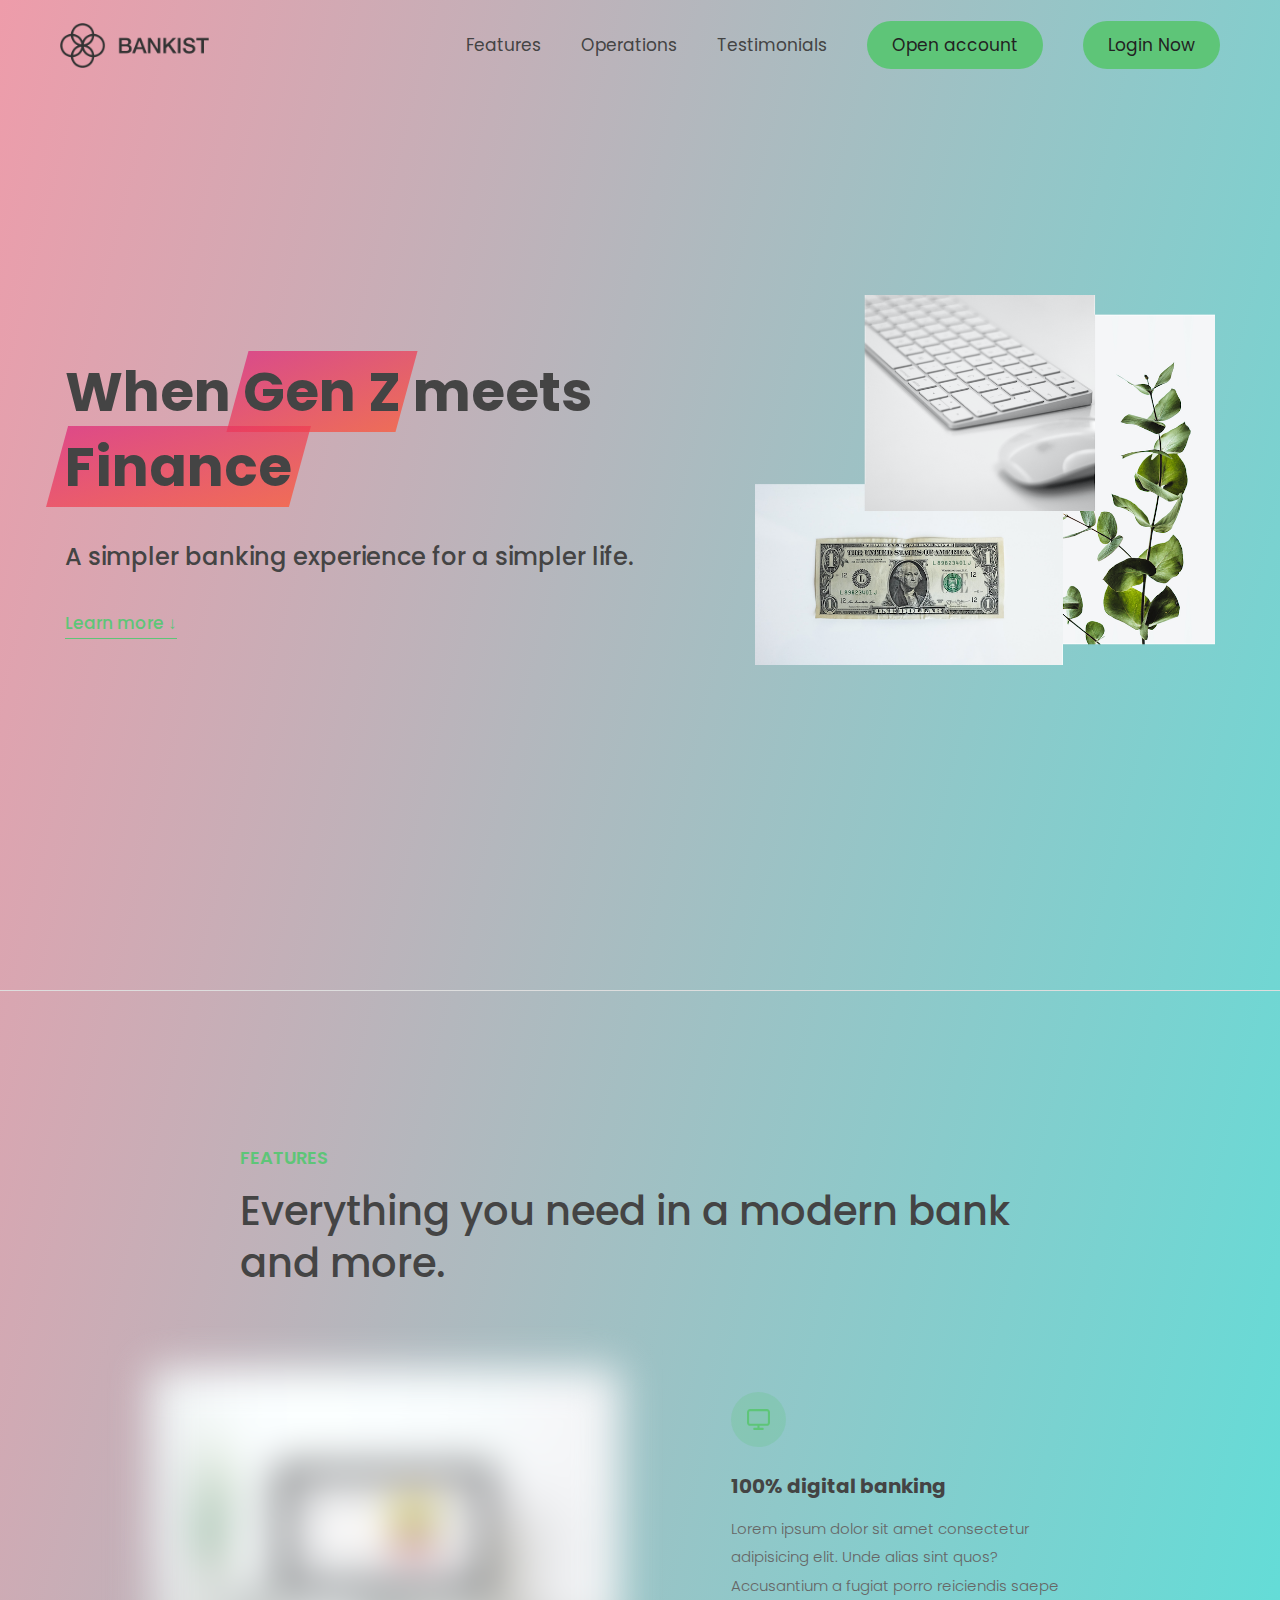
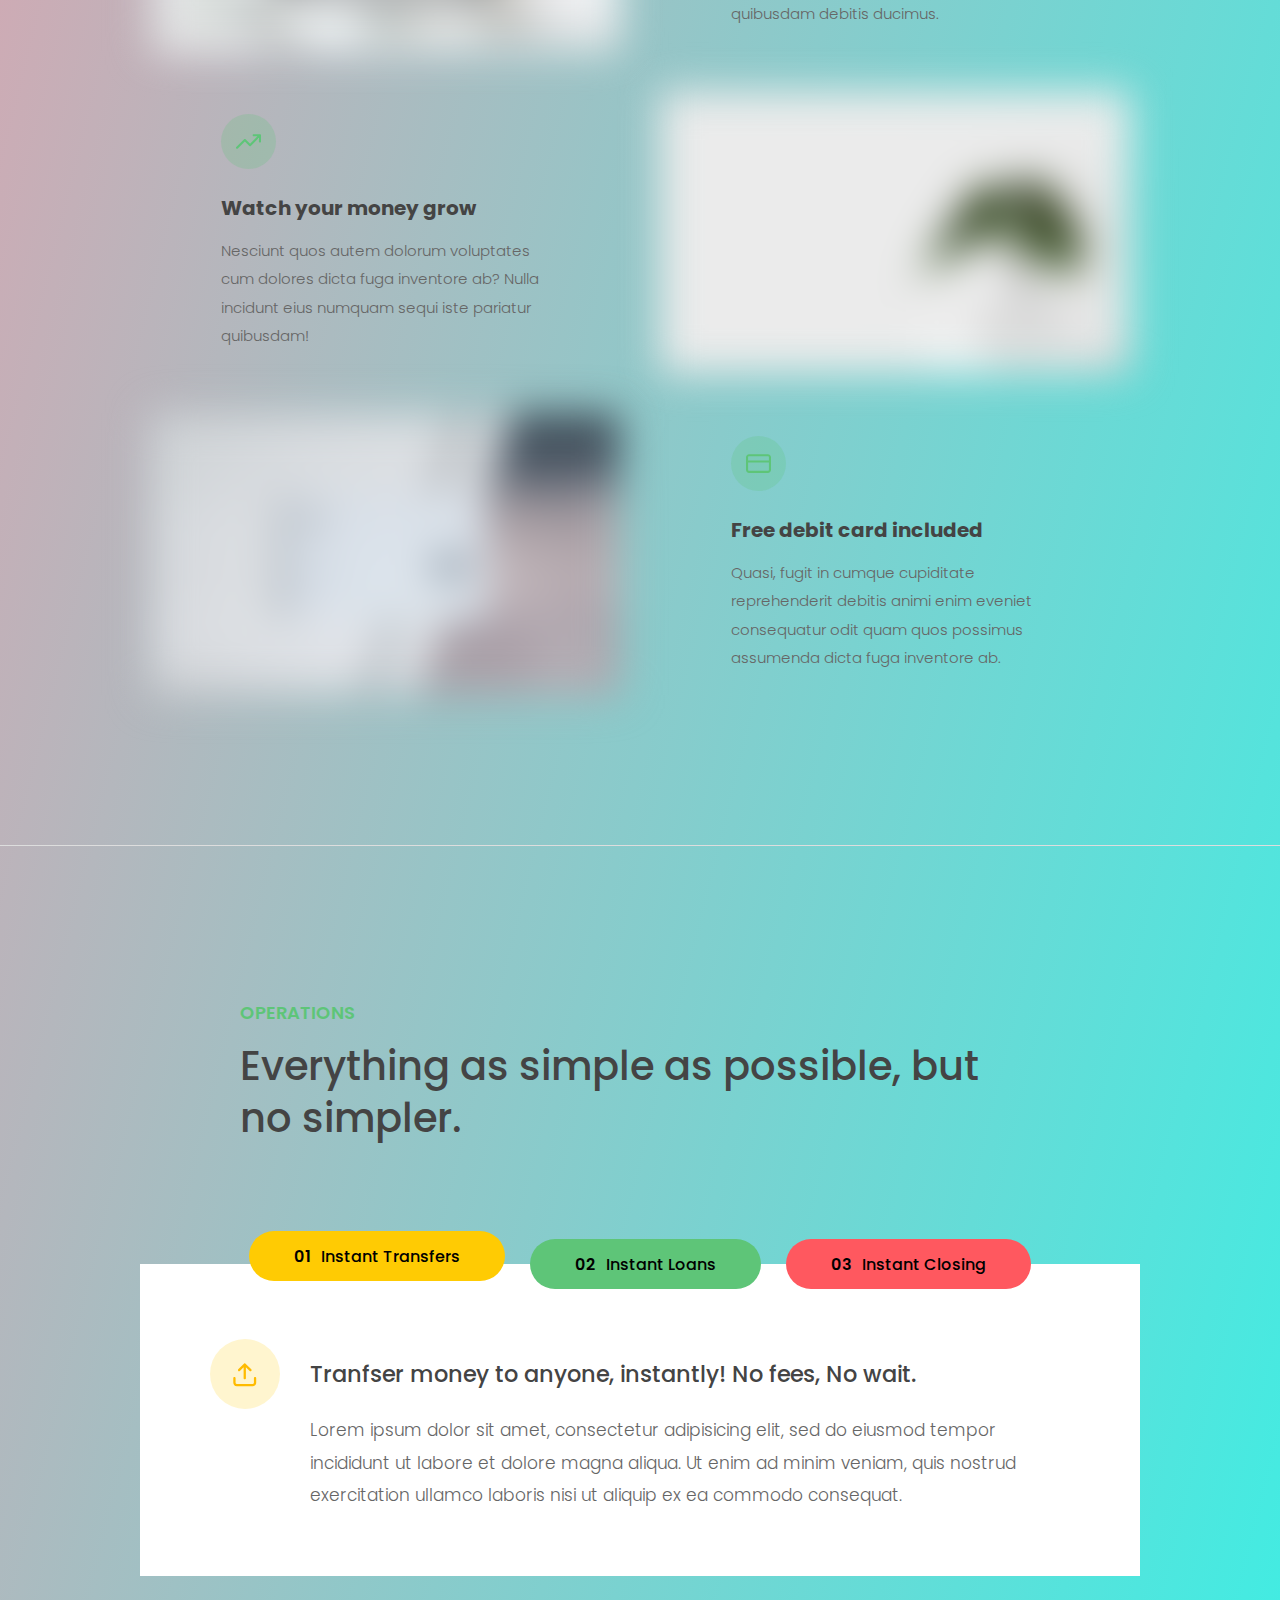
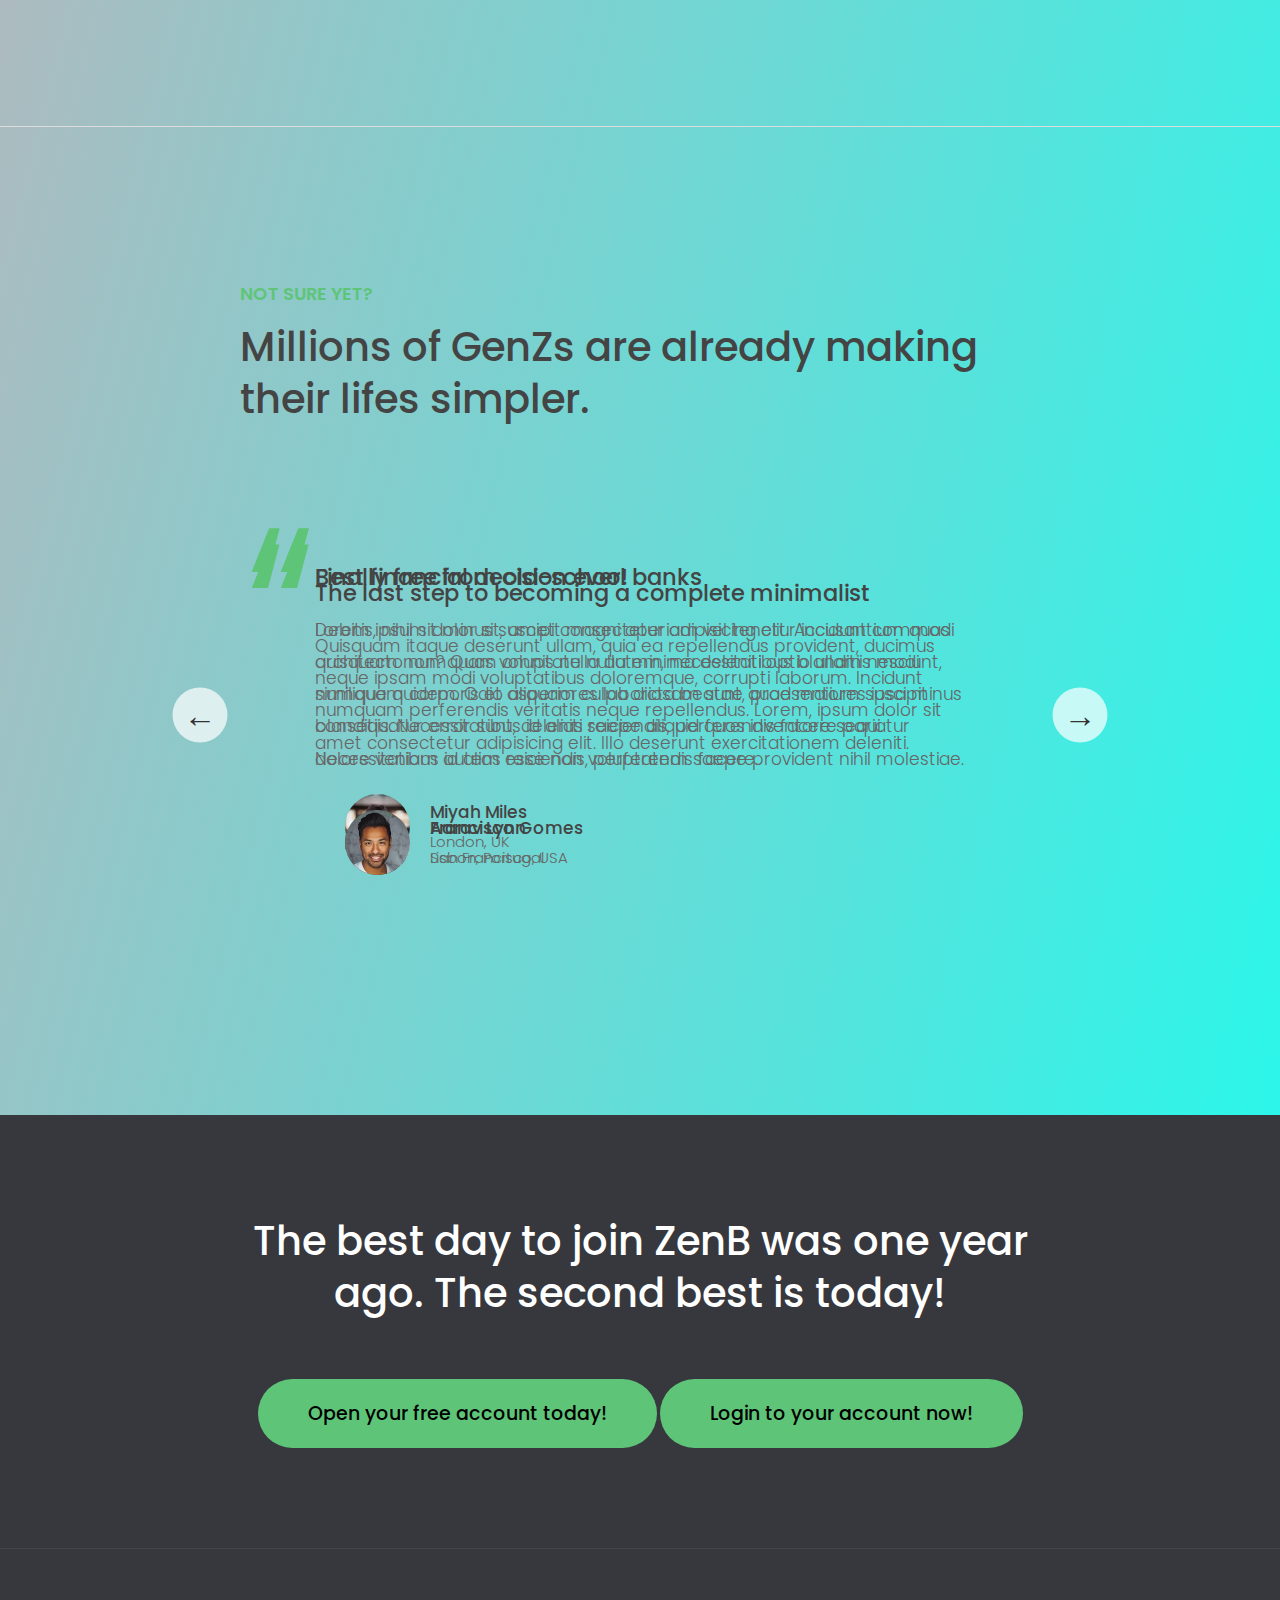
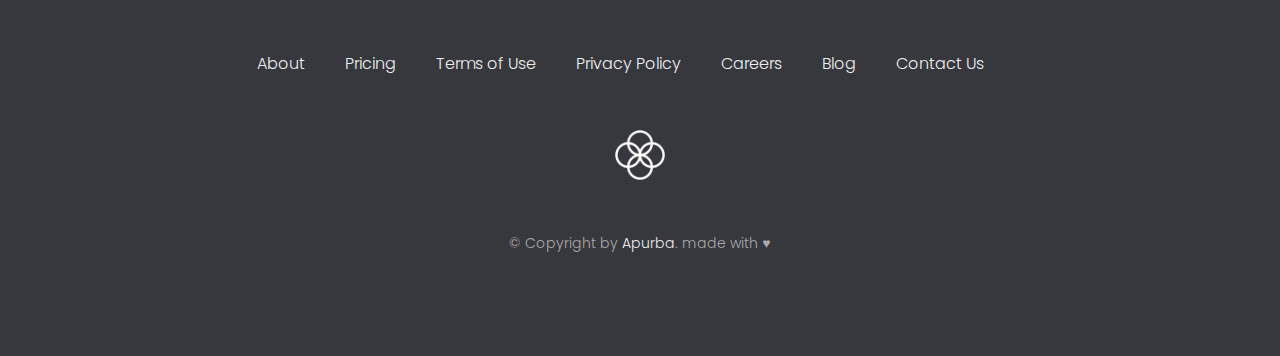
==== Main/index.html @ acbe77c0 "Implemented some changes." ====
<!DOCTYPE html>
<html lang="en">
  <head>
    <meta charset="UTF-8" />
    <meta name="viewport" content="width=device-width, initial-scale=1.0" />
    <meta http-equiv="X-UA-Compatible" content="ie=edge" />
    <link rel="shortcut icon" type="image/png" href="img/icon.png" />

    <link
      href="https://fonts.googleapis.com/css?family=Poppins:300,400,500,600&display=swap"
      rel="stylesheet"
    />
    <link rel="stylesheet" href="style.css" />
    <title>ZenB | When Banking meets Minimalist</title>
  </head>
  <body>
    <div class="navigation">
      <nav class="nav">
        <img
                src="img/logo.png"
                alt="Bankist logo"
                class="nav__logo"
                id="logo"
        />
        <ul class="nav__links">
          <li class="nav__item">
            <a class="nav__link" href="#section--1">Features</a>
          </li>
          <li class="nav__item">
            <a class="nav__link" href="#section--2">Operations</a>
          </li>
          <li class="nav__item">
            <a class="nav__link" href="#section--3">Testimonials</a>
          </li>
          <li class="nav__item">
            <a class="nav__link nav__link--btn btn--show-modal" href="#"
            >Open account</a
            >
          </li>
          <li class="nav__item">
            <a class="nav__link nav__link--btn btn--show-modal" href="#"
            >Login Now</a
            >
          </li>
        </ul>
      </nav>
    </div>
    <header class="header">
      <div class="header__title">
        <h1>
          When
          <!-- Green highlight effect -->
          <span class="highlight">Gen Z</span>
          meets<br />
          <span class="highlight">Finance</span>
        </h1>
        <h4>A simpler banking experience for a simpler life.</h4>
        <button class="btn--text btn--scroll-to">Learn more &DownArrow;</button>
        <img
          src="img/hero.png"
          class="header__img"
          alt="Minimalist bank items"
        />
      </div>
    </header>

    <section class="section" id="section--1">
      <div class="section__title">
        <h2 class="section__description">Features</h2>
        <h3 class="section__header">
          Everything you need in a modern bank and more.
        </h3>
      </div>

      <div class="features">
        <img
          src="img/digital-lazy.jpg"
          data-src="img/digital.jpg"
          alt="Computer"
          class="features__img lazy-img"
        />
        <div class="features__feature">
          <div class="features__icon">
            <svg>
              <use xlink:href="img/icons.svg#icon-monitor"></use>
            </svg>
          </div>
          <h5 class="features__header">100% digital banking</h5>
          <p>
            Lorem ipsum dolor sit amet consectetur adipisicing elit. Unde alias
            sint quos? Accusantium a fugiat porro reiciendis saepe quibusdam
            debitis ducimus.
          </p>
        </div>

        <div class="features__feature">
          <div class="features__icon">
            <svg>
              <use xlink:href="img/icons.svg#icon-trending-up"></use>
            </svg>
          </div>
          <h5 class="features__header">Watch your money grow</h5>
          <p>
            Nesciunt quos autem dolorum voluptates cum dolores dicta fuga
            inventore ab? Nulla incidunt eius numquam sequi iste pariatur
            quibusdam!
          </p>
        </div>
        <img
          src="img/grow-lazy.jpg"
          data-src="img/grow.jpg"
          alt="Plant"
          class="features__img lazy-img"
        />

        <img
          src="img/card-lazy.jpg"
          data-src="img/card.jpg"
          alt="Credit card"
          class="features__img lazy-img"
        />
        <div class="features__feature">
          <div class="features__icon">
            <svg>
              <use xlink:href="img/icons.svg#icon-credit-card"></use>
            </svg>
          </div>
          <h5 class="features__header">Free debit card included</h5>
          <p>
            Quasi, fugit in cumque cupiditate reprehenderit debitis animi enim
            eveniet consequatur odit quam quos possimus assumenda dicta fuga
            inventore ab.
          </p>
        </div>
      </div>
    </section>

    <section class="section" id="section--2">
      <div class="section__title">
        <h2 class="section__description">Operations</h2>
        <h3 class="section__header">
          Everything as simple as possible, but no simpler.
        </h3>
      </div>

      <div class="operations">
        <div class="operations__tab-container">
          <button
            class="btn operations__tab operations__tab--1 operations__tab--active"
            data-tab="1"
          >
            <span>01</span>Instant Transfers
          </button>
          <button class="btn operations__tab operations__tab--2" data-tab="2">
            <span>02</span>Instant Loans
          </button>
          <button class="btn operations__tab operations__tab--3" data-tab="3">
            <span>03</span>Instant Closing
          </button>
        </div>
        <div
          class="operations__content operations__content--1 operations__content--active"
        >
          <div class="operations__icon operations__icon--1">
            <svg>
              <use xlink:href="img/icons.svg#icon-upload"></use>
            </svg>
          </div>
          <h5 class="operations__header">
            Tranfser money to anyone, instantly! No fees, No wait.
          </h5>
          <p>
            Lorem ipsum dolor sit amet, consectetur adipisicing elit, sed do
            eiusmod tempor incididunt ut labore et dolore magna aliqua. Ut enim
            ad minim veniam, quis nostrud exercitation ullamco laboris nisi ut
            aliquip ex ea commodo consequat.
          </p>
        </div>

        <div class="operations__content operations__content--2">
          <div class="operations__icon operations__icon--2">
            <svg>
              <use xlink:href="img/icons.svg#icon-home"></use>
            </svg>
          </div>
          <h5 class="operations__header">
            Buy a home or make your dreams come true, with instant loans.
          </h5>
          <p>
            Duis aute irure dolor in reprehenderit in voluptate velit esse
            cillum dolore eu fugiat nulla pariatur. Excepteur sint occaecat
            cupidatat non proident, sunt in culpa qui officia deserunt mollit
            anim id est laborum.
          </p>
        </div>
        <div class="operations__content operations__content--3">
          <div class="operations__icon operations__icon--3">
            <svg>
              <use xlink:href="img/icons.svg#icon-user-x"></use>
            </svg>
          </div>
          <h5 class="operations__header">
            No longer need your account? No problem! Close it instantly.
          </h5>
          <p>
            Excepteur sint occaecat cupidatat non proident, sunt in culpa qui
            officia deserunt mollit anim id est laborum. Ut enim ad minim
            veniam, quis nostrud exercitation ullamco laboris nisi ut aliquip ex
            ea commodo consequat.
          </p>
        </div>
      </div>
    </section>

    <section class="section" id="section--3">
      <div class="section__title section__title--testimonials">
        <h2 class="section__description">Not sure yet?</h2>
        <h3 class="section__header">
          Millions of GenZs are already making their lifes simpler.
        </h3>
      </div>

      <div class="slider">
        <div class="slide slide--1">
          <div class="testimonial">
            <h5 class="testimonial__header">Best financial decision ever!</h5>
            <blockquote class="testimonial__text">
              Lorem ipsum dolor sit, amet consectetur adipisicing elit.
              Accusantium quas quisquam non? Quas voluptate nulla minima
              deleniti optio ullam nesciunt, numquam corporis et asperiores
              laboriosam sunt, praesentium suscipit blanditiis. Necessitatibus
              id alias reiciendis, perferendis facere pariatur dolore veniam
              autem esse non voluptatem saepe provident nihil molestiae.
            </blockquote>
            <address class="testimonial__author">
              <img src="img/user-1.jpg" alt="" class="testimonial__photo" />
              <h6 class="testimonial__name">Aarav Lynn</h6>
              <p class="testimonial__location">San Francisco, USA</p>
            </address>
          </div>
        </div>

        <div class="slide slide--2">
          <div class="testimonial">
            <h5 class="testimonial__header">
              The last step to becoming a complete minimalist
            </h5>
            <blockquote class="testimonial__text">
              Quisquam itaque deserunt ullam, quia ea repellendus provident,
              ducimus neque ipsam modi voluptatibus doloremque, corrupti
              laborum. Incidunt numquam perferendis veritatis neque repellendus.
              Lorem, ipsum dolor sit amet consectetur adipisicing elit. Illo
              deserunt exercitationem deleniti.
            </blockquote>
            <address class="testimonial__author">
              <img src="img/user-2.jpg" alt="" class="testimonial__photo" />
              <h6 class="testimonial__name">Miyah Miles</h6>
              <p class="testimonial__location">London, UK</p>
            </address>
          </div>
        </div>

        <div class="slide slide--3">
          <div class="testimonial">
            <h5 class="testimonial__header">
              Finally free from old-school banks
            </h5>
            <blockquote class="testimonial__text">
              Debitis, nihil sit minus suscipit magni aperiam vel tenetur
              incidunt commodi architecto numquam omnis nulla autem,
              necessitatibus blanditiis modi similique quidem. Odio aliquam
              culpa dicta beatae quod maiores ipsa minus consequatur error sunt,
              deleniti saepe aliquid quos inventore sequi. Necessitatibus id
              alias reiciendis, perferendis facere.
            </blockquote>
            <address class="testimonial__author">
              <img src="img/user-3.jpg" alt="" class="testimonial__photo" />
              <h6 class="testimonial__name">Francisco Gomes</h6>
              <p class="testimonial__location">Lisbon, Portugal</p>
            </address>
          </div>
        </div>

        <!-- <div class="slide"><img src="img/img-1.jpg" alt="Photo 1" /></div>
        <div class="slide"><img src="img/img-2.jpg" alt="Photo 2" /></div>
        <div class="slide"><img src="img/img-3.jpg" alt="Photo 3" /></div>
        <div class="slide"><img src="img/img-4.jpg" alt="Photo 4" /></div> -->
        <button class="slider__btn slider__btn--left">&larr;</button>
        <button class="slider__btn slider__btn--right">&rarr;</button>
        <div class="dots"></div>
      </div>
    </section>

    <section class="section section--sign-up">
      <div class="section__title">
        <h3 class="section__header">
          The best day to join ZenB was one year ago. The second best is
          today!
        </h3>
      </div>
      <button class="btn btn--show-modal">Open your free account today!</button>
      <button class="btn btn--show-modal">Login to your account now!</button>
    </section>

    <footer class="footer">
      <ul class="footer__nav">
        <li class="footer__item">
          <a class="footer__link" href="#">About</a>
        </li>
        <li class="footer__item">
          <a class="footer__link" href="#">Pricing</a>
        </li>
        <li class="footer__item">
          <a class="footer__link" href="#">Terms of Use</a>
        </li>
        <li class="footer__item">
          <a class="footer__link" href="#">Privacy Policy</a>
        </li>
        <li class="footer__item">
          <a class="footer__link" href="#">Careers</a>
        </li>
        <li class="footer__item">
          <a class="footer__link" href="#">Blog</a>
        </li>
        <li class="footer__item">
          <a class="footer__link" href="#">Contact Us</a>
        </li>
      </ul>
      <img src="img/icon.png" alt="Logo" class="footer__logo" />
      <p class="footer__copyright">
        &copy; Copyright by
        <a
          class="footer__link twitter-link"
          target="_blank"
          href="https://twitter.com/jonasschmedtman"
          >Apurba</a
        >. made with ♥
      </p>
    </footer>

    <div class="modal hidden">
      <button class="btn--close-modal">&times;</button>
      <h2 class="modal__header">
        Open your bank account <br />
        in just <span class="highlight">5 minutes</span>
      </h2>
      <form class="modal__form">
        <label>First Name</label>
        <input type="text" />
        <label>Last Name</label>
        <input type="text" />
        <label>Email Address</label>
        <input type="email" />
        <button class="btn">Next step &rarr;</button>
      </form>
    </div>
    <div class="overlay hidden"></div>

    <script src="script.js"></script>
  </body>
</html>
---- Main/style.css ----
/* The page is NOT responsive. You can implement responsiveness yourself if you wanna have some fun 😃 */

:root {
  --color-primary: #5ec578;
  --color-secondary: #ffcb03;
  --color-tertiary: #ff585f;
  --color-primary-darker: #4bbb7d;
  --color-secondary-darker: #ffbb00;
  --color-tertiary-darker: #fd424b;
  --color-primary-opacity: #5ec5763a;
  --color-secondary-opacity: #ffcd0331;
  --color-tertiary-opacity: #ff58602d;
  --gradient-primary: linear-gradient(to top left, #FF512F,  #DD2476);
  --gradient-secondary: linear-gradient(to top left, #ffb003, #ffcb03);
}

* {
  margin: 0;
  padding: 0;
  box-sizing: inherit;
}

html {
  font-size: 62.5%;
  box-sizing: border-box;
}

body {
  font-family: 'Poppins', sans-serif;
  font-weight: 300;
  color: #444;
  line-height: 1.9;
  background-image: linear-gradient(to right bottom, #EE9CAA, #1BFEEF );
}

/* GENERAL ELEMENTS */
.section {
  padding: 15rem 3rem;
  border-top: 1px solid #ddd;

  transition: transform 1s, opacity 1s;
}

.section--hidden {
  opacity: 0;
  transform: translateY(8rem);
}

.section__title {
  max-width: 80rem;
  margin: 0 auto 8rem auto;
}

.section__description {
  font-size: 1.8rem;
  font-weight: 600;
  text-transform: uppercase;
  color: var(--color-primary);
  margin-bottom: 1rem;
}

.section__header {
  font-size: 4rem;
  line-height: 1.3;
  font-weight: 500;
}

.btn {
  display: inline-block;
  background-color: var(--color-primary);
  font-size: 1.6rem;
  font-family: inherit;
  font-weight: 500;
  border: none;
  padding: 1.25rem 4.5rem;
  border-radius: 10rem;
  cursor: pointer;
  transition: all 0.3s;
}

.btn:hover {
  background-color: var(--color-primary-darker);
}

.btn--text {
  display: inline-block;
  background: none;
  font-size: 1.7rem;
  font-family: inherit;
  font-weight: 500;
  color: var(--color-primary);
  border: none;
  border-bottom: 1px solid currentColor;
  padding-bottom: 2px;
  cursor: pointer;
  transition: all 0.3s;
}

p {
  color: #666;
}

/* This is BAD for accessibility! Don't do in the real world! */
button:focus {
  outline: none;
}

img {
  transition: filter 0.5s;
}

.lazy-img {
  filter: blur(20px);
}

/* NAVIGATION */
/*.navigation*/
/*{*/
/*  background-color: #37383d;*/
/*  border-bottom: 1px solid #444;*/
/*  border-top: none;*/
/*  color: white;*/
/*}*/
.nav {
  display: flex;
  justify-content: space-between;
  align-items: center;
  height: 9rem;
  width: 100%;
  padding: 0 6rem;
  z-index: 100;
}

/* nav and stickly class at the same time */
.nav.sticky {
  position: fixed;
  background-color: rgba(255, 255, 255, 0.95);
}

.nav__logo {
  height: 4.5rem;
  transition: all 0.3s;
}

.nav__links {
  display: flex;
  align-items: center;
  list-style: none;
}

.nav__item {
  margin-left: 4rem;
}

.nav__link:link,
.nav__link:visited {
  font-size: 1.7rem;
  font-weight: 400;
  color: inherit;
  text-decoration: none;
  display: block;
  transition: all 0.3s;
}

.nav__link--btn:link,
.nav__link--btn:visited {
  padding: 0.8rem 2.5rem;
  border-radius: 3rem;
  background-color: var(--color-primary);
  color: #222;
}

.nav__link--btn:hover,
.nav__link--btn:active {
  color: inherit;
  background-color: var(--color-primary-darker);
  color: #333;
}

/* HEADER */
.header {
  padding: 0 3rem;
  height: 100vh;
  display: flex;
  flex-direction: column;
  align-items: center;
}

.header__title {
  flex: 1;

  max-width: 115rem;
  display: grid;
  grid-template-columns: 3fr 2fr;
  row-gap: 3rem;
  align-content: center;
  justify-content: center;

  align-items: start;
  justify-items: start;
}

h1 {
  font-size: 5.5rem;
  line-height: 1.35;
}

h4 {
  font-size: 2.4rem;
  font-weight: 500;
}

.header__img {
  width: 100%;
  grid-column: 2 / 3;
  grid-row: 1 / span 4;
  transform: translateY(-6rem);
}

.highlight {
  position: relative;
}

.highlight::after {
  display: block;
  content: '';
  position: absolute;
  bottom: 0;
  left: 0;
  height: 100%;
  width: 100%;
  z-index: -1;
  opacity: 0.7;
  transform: scale(1.07, 1.05) skewX(-15deg);
  background-image: var(--gradient-primary);
}

/* FEATURES */
.features {
  display: grid;
  grid-template-columns: 1fr 1fr;
  gap: 4rem;
  margin: 0 12rem;
}

.features__img {
  width: 100%;
}

.features__feature {
  align-self: center;
  justify-self: center;
  width: 70%;
  font-size: 1.5rem;
}

.features__icon {
  display: flex;
  align-items: center;
  justify-content: center;
  background-color: var(--color-primary-opacity);
  height: 5.5rem;
  width: 5.5rem;
  border-radius: 50%;
  margin-bottom: 2rem;
}

.features__icon svg {
  height: 2.5rem;
  width: 2.5rem;
  fill: var(--color-primary);
}

.features__header {
  font-size: 2rem;
  margin-bottom: 1rem;
}

/* OPERATIONS */
.operations {
  max-width: 100rem;
  margin: 12rem auto 0 auto;

  background-color: #fff;
}

.operations__tab-container {
  display: flex;
  justify-content: center;
}

.operations__tab {
  margin-right: 2.5rem;
  transform: translateY(-50%);
}

.operations__tab span {
  margin-right: 1rem;
  font-weight: 600;
  display: inline-block;
}

.operations__tab--1 {
  background-color: var(--color-secondary);
}

.operations__tab--1:hover {
  background-color: var(--color-secondary-darker);
}

.operations__tab--3 {
  background-color: var(--color-tertiary);
  margin: 0;
}

.operations__tab--3:hover {
  background-color: var(--color-tertiary-darker);
}

.operations__tab--active {
  transform: translateY(-66%);
}

.operations__content {
  display: none;

  /* JUST PRESENTATIONAL */
  font-size: 1.7rem;
  padding: 2.5rem 7rem 6.5rem 7rem;
}

.operations__content--active {
  display: grid;
  grid-template-columns: 7rem 1fr;
  column-gap: 3rem;
  row-gap: 0.5rem;
}

.operations__header {
  font-size: 2.25rem;
  font-weight: 500;
  align-self: center;
}

.operations__icon {
  display: flex;
  align-items: center;
  justify-content: center;
  height: 7rem;
  width: 7rem;
  border-radius: 50%;
}

.operations__icon svg {
  height: 2.75rem;
  width: 2.75rem;
}

.operations__content p {
  grid-column: 2;
}

.operations__icon--1 {
  background-color: var(--color-secondary-opacity);
}
.operations__icon--2 {
  background-color: var(--color-primary-opacity);
}
.operations__icon--3 {
  background-color: var(--color-tertiary-opacity);
}
.operations__icon--1 svg {
  fill: var(--color-secondary-darker);
}
.operations__icon--2 svg {
  fill: var(--color-primary);
}
.operations__icon--3 svg {
  fill: var(--color-tertiary);
}

/* SLIDER */
.slider {
  max-width: 100rem;
  height: 50rem;
  margin: 0 auto;
  position: relative;

  /* IN THE END */
  overflow: hidden;
}

.slide {
  position: absolute;
  top: 0;
  width: 100%;
  height: 50rem;

  display: flex;
  align-items: center;
  justify-content: center;

  /* THIS creates the animation! */
  transition: transform 1s;
}

.slide > img {
  /* Only for images that have different size than slide */
  width: 100%;
  height: 100%;
  object-fit: cover;
}

.slider__btn {
  position: absolute;
  top: 50%;
  z-index: 10;

  border: none;
  background: rgba(255, 255, 255, 0.7);
  font-family: inherit;
  color: #333;
  border-radius: 50%;
  height: 5.5rem;
  width: 5.5rem;
  font-size: 3.25rem;
  cursor: pointer;
}

.slider__btn--left {
  left: 6%;
  transform: translate(-50%, -50%);
}

.slider__btn--right {
  right: 6%;
  transform: translate(50%, -50%);
}

.dots {
  position: absolute;
  bottom: 5%;
  left: 50%;
  transform: translateX(-50%);
  display: flex;
}

.dots__dot {
  border: none;
  background-color: #b9b9b9;
  opacity: 0.7;
  height: 1rem;
  width: 1rem;
  border-radius: 50%;
  margin-right: 1.75rem;
  cursor: pointer;
  transition: all 0.5s;

  /* Only necessary when overlying images */
  /* box-shadow: 0 0.6rem 1.5rem rgba(0, 0, 0, 0.7); */
}

.dots__dot:last-child {
  margin: 0;
}

.dots__dot--active {
  /* background-color: #fff; */
  background-color: #888;
  opacity: 1;
}

/* TESTIMONIALS */
.testimonial {
  width: 65%;
  position: relative;
}

.testimonial::before {
  content: '\201C';
  position: absolute;
  top: -5.7rem;
  left: -6.8rem;
  line-height: 1;
  font-size: 20rem;
  font-family: inherit;
  color: var(--color-primary);
  z-index: -1;
}

.testimonial__header {
  font-size: 2.25rem;
  font-weight: 500;
  margin-bottom: 1.5rem;
}

.testimonial__text {
  font-size: 1.7rem;
  margin-bottom: 3.5rem;
  color: #666;
}

.testimonial__author {
  margin-left: 3rem;
  font-style: normal;

  display: grid;
  grid-template-columns: 6.5rem 1fr;
  column-gap: 2rem;
}

.testimonial__photo {
  grid-row: 1 / span 2;
  width: 6.5rem;
  border-radius: 50%;
}

.testimonial__name {
  font-size: 1.7rem;
  font-weight: 500;
  align-self: end;
  margin: 0;
}

.testimonial__location {
  font-size: 1.5rem;
}

.section__title--testimonials {
  margin-bottom: 4rem;
}

/* SIGNUP */
.section--sign-up {
  background-color: #37383d;
  border-top: none;
  border-bottom: 1px solid #444;
  text-align: center;
  padding: 10rem 3rem;
}

.section--sign-up .section__header {
  color: #fff;
  text-align: center;
}

.section--sign-up .section__title {
  margin-bottom: 6rem;
}

.section--sign-up .btn {
  font-size: 1.9rem;
  padding: 2rem 5rem;
}

/* FOOTER */
.footer {
  padding: 10rem 3rem;
  background-color: #37383d;
}

.footer__nav {
  list-style: none;
  display: flex;
  justify-content: center;
  margin-bottom: 5rem;
}

.footer__item {
  margin-right: 4rem;
}

.footer__link {
  font-size: 1.6rem;
  color: #eee;
  text-decoration: none;
}

.footer__logo {
  height: 5rem;
  display: block;
  margin: 0 auto;
  margin-bottom: 5rem;
}

.footer__copyright {
  font-size: 1.4rem;
  color: #aaa;
  text-align: center;
}

.footer__copyright .footer__link {
  font-size: 1.4rem;
}

/* MODAL WINDOW */
.modal {
  position: fixed;
  top: 50%;
  left: 50%;
  transform: translate(-50%, -50%);
  max-width: 60rem;
  background-color: #f3f3f3;
  padding: 5rem 6rem;
  box-shadow: 0 4rem 6rem rgba(0, 0, 0, 0.3);
  z-index: 1000;
  transition: all 0.5s;
}

.overlay {
  position: fixed;
  top: 0;
  left: 0;
  width: 100%;
  height: 100%;
  background-color: rgba(0, 0, 0, 0.5);
  backdrop-filter: blur(4px);
  z-index: 100;
  transition: all 0.5s;
}

.modal__header {
  font-size: 3.25rem;
  margin-bottom: 4.5rem;
  line-height: 1.5;
}

.modal__form {
  margin: 0 3rem;
  display: grid;
  grid-template-columns: 1fr 2fr;
  align-items: center;
  gap: 2.5rem;
}

.modal__form label {
  font-size: 1.7rem;
  font-weight: 500;
}

.modal__form input {
  font-size: 1.7rem;
  padding: 1rem 1.5rem;
  border: 1px solid #ddd;
  border-radius: 0.5rem;
}

.modal__form button {
  grid-column: 1 / span 2;
  justify-self: center;
  margin-top: 1rem;
}

.btn--close-modal {
  font-family: inherit;
  color: inherit;
  position: absolute;
  top: 0.5rem;
  right: 2rem;
  font-size: 4rem;
  cursor: pointer;
  border: none;
  background: none;
}

.hidden {
  visibility: hidden;
  opacity: 0;
}

/* COOKIE MESSAGE */
.cookie-message {
  display: flex;
  align-items: center;
  justify-content: space-evenly;
  width: 100%;
  background-color: white;
  color: #bbb;
  font-size: 1.5rem;
  font-weight: 400;
}
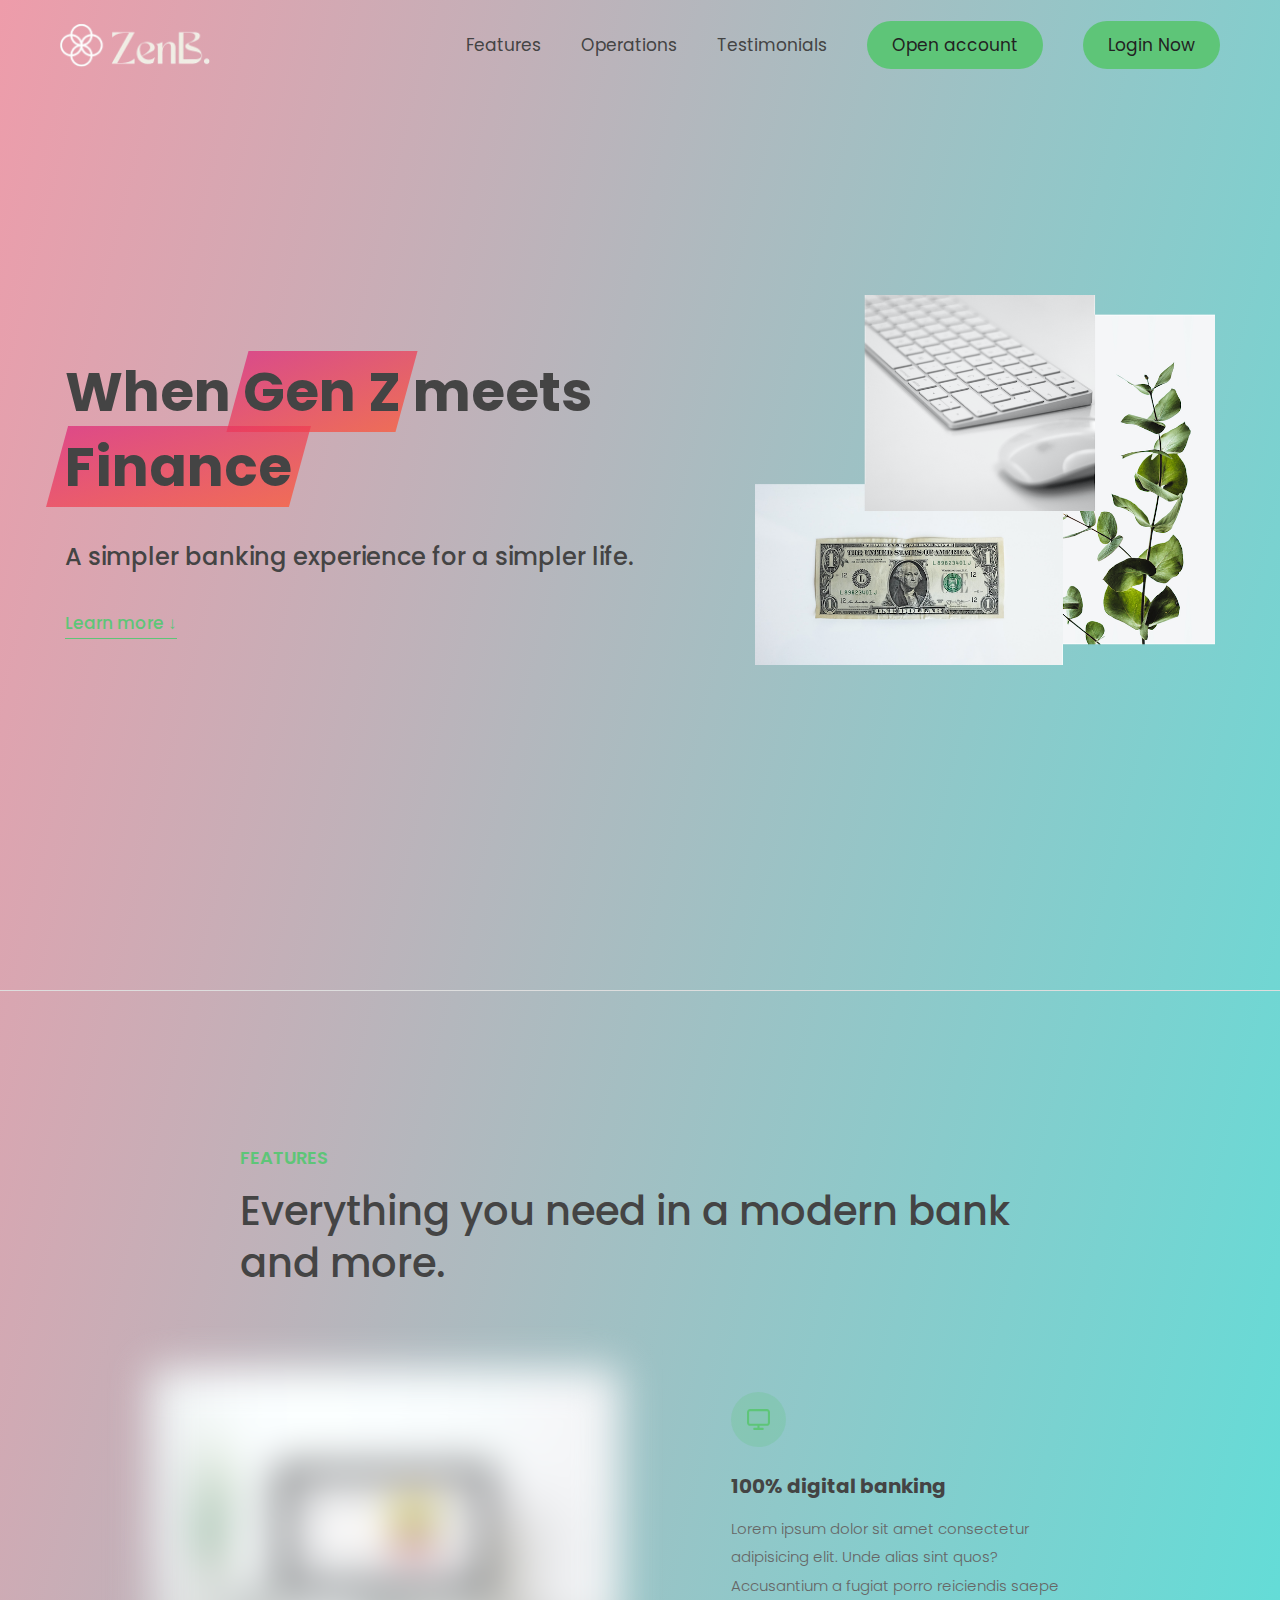
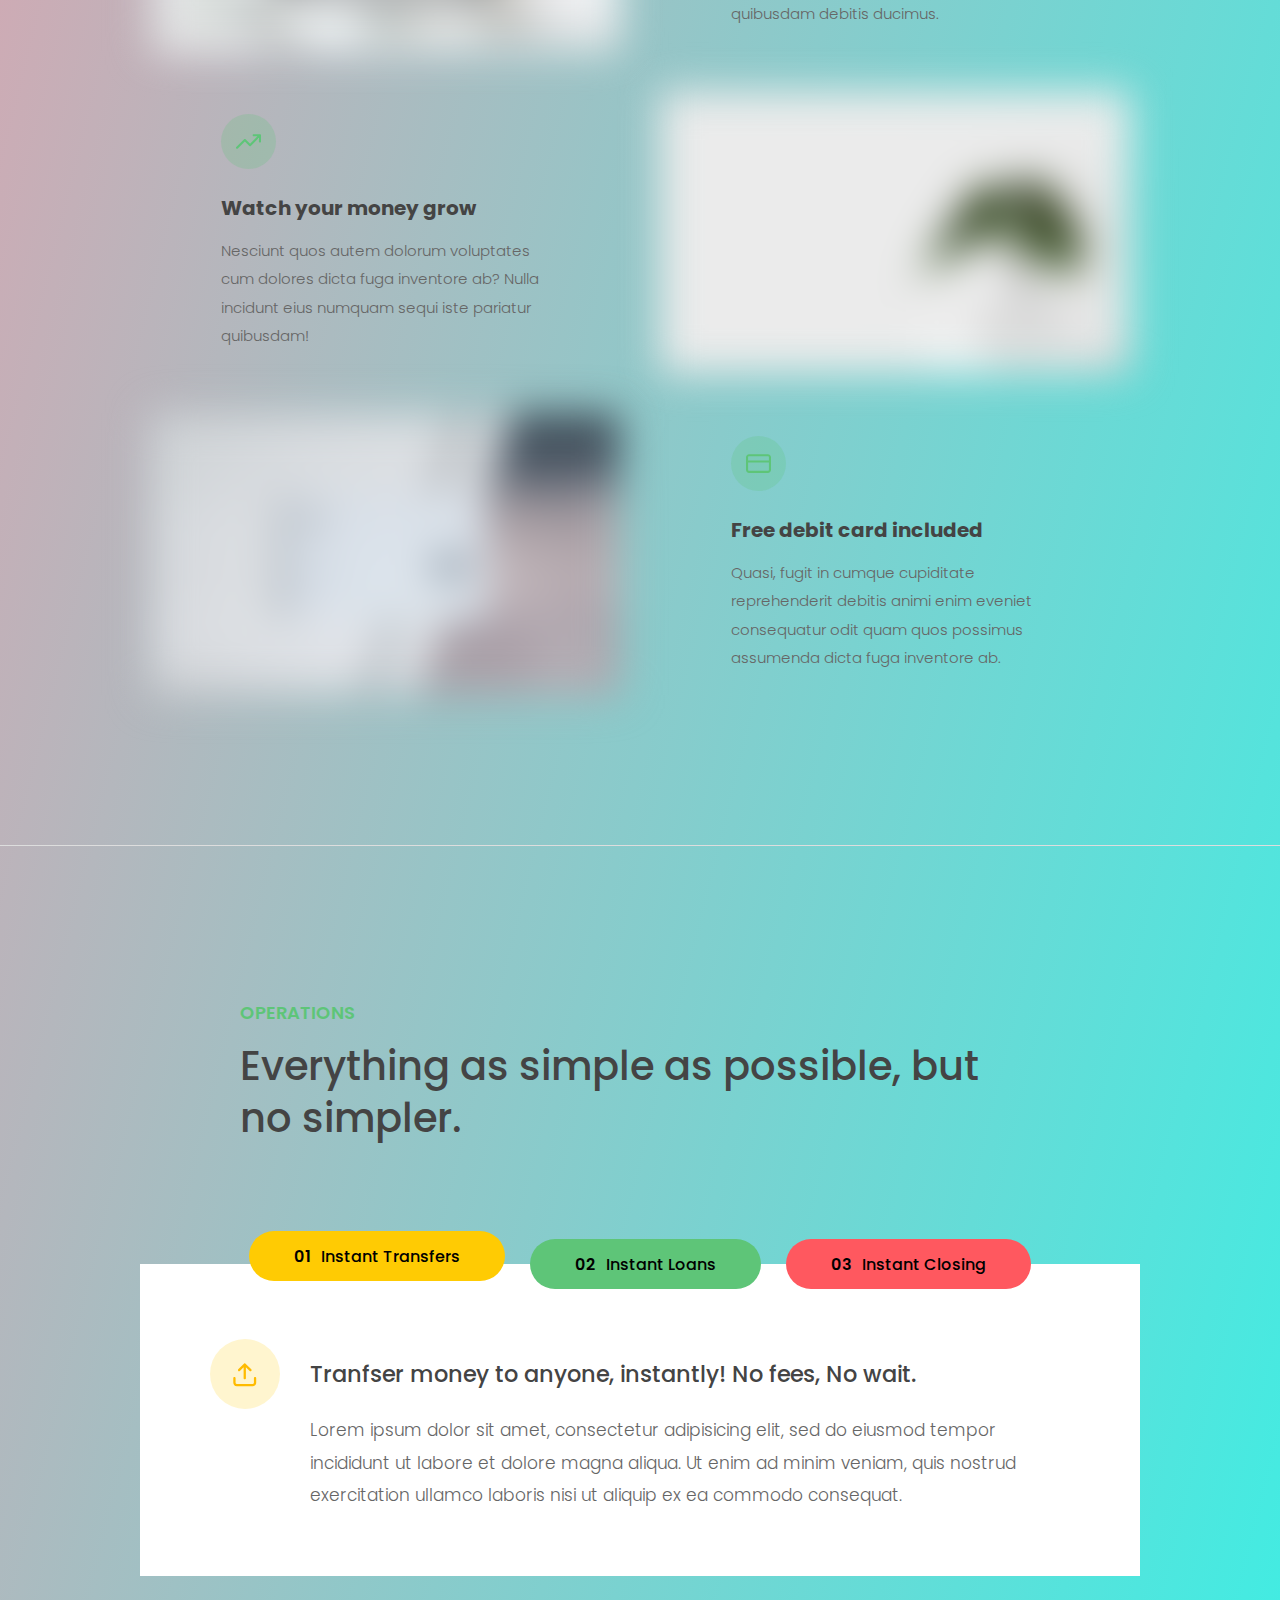
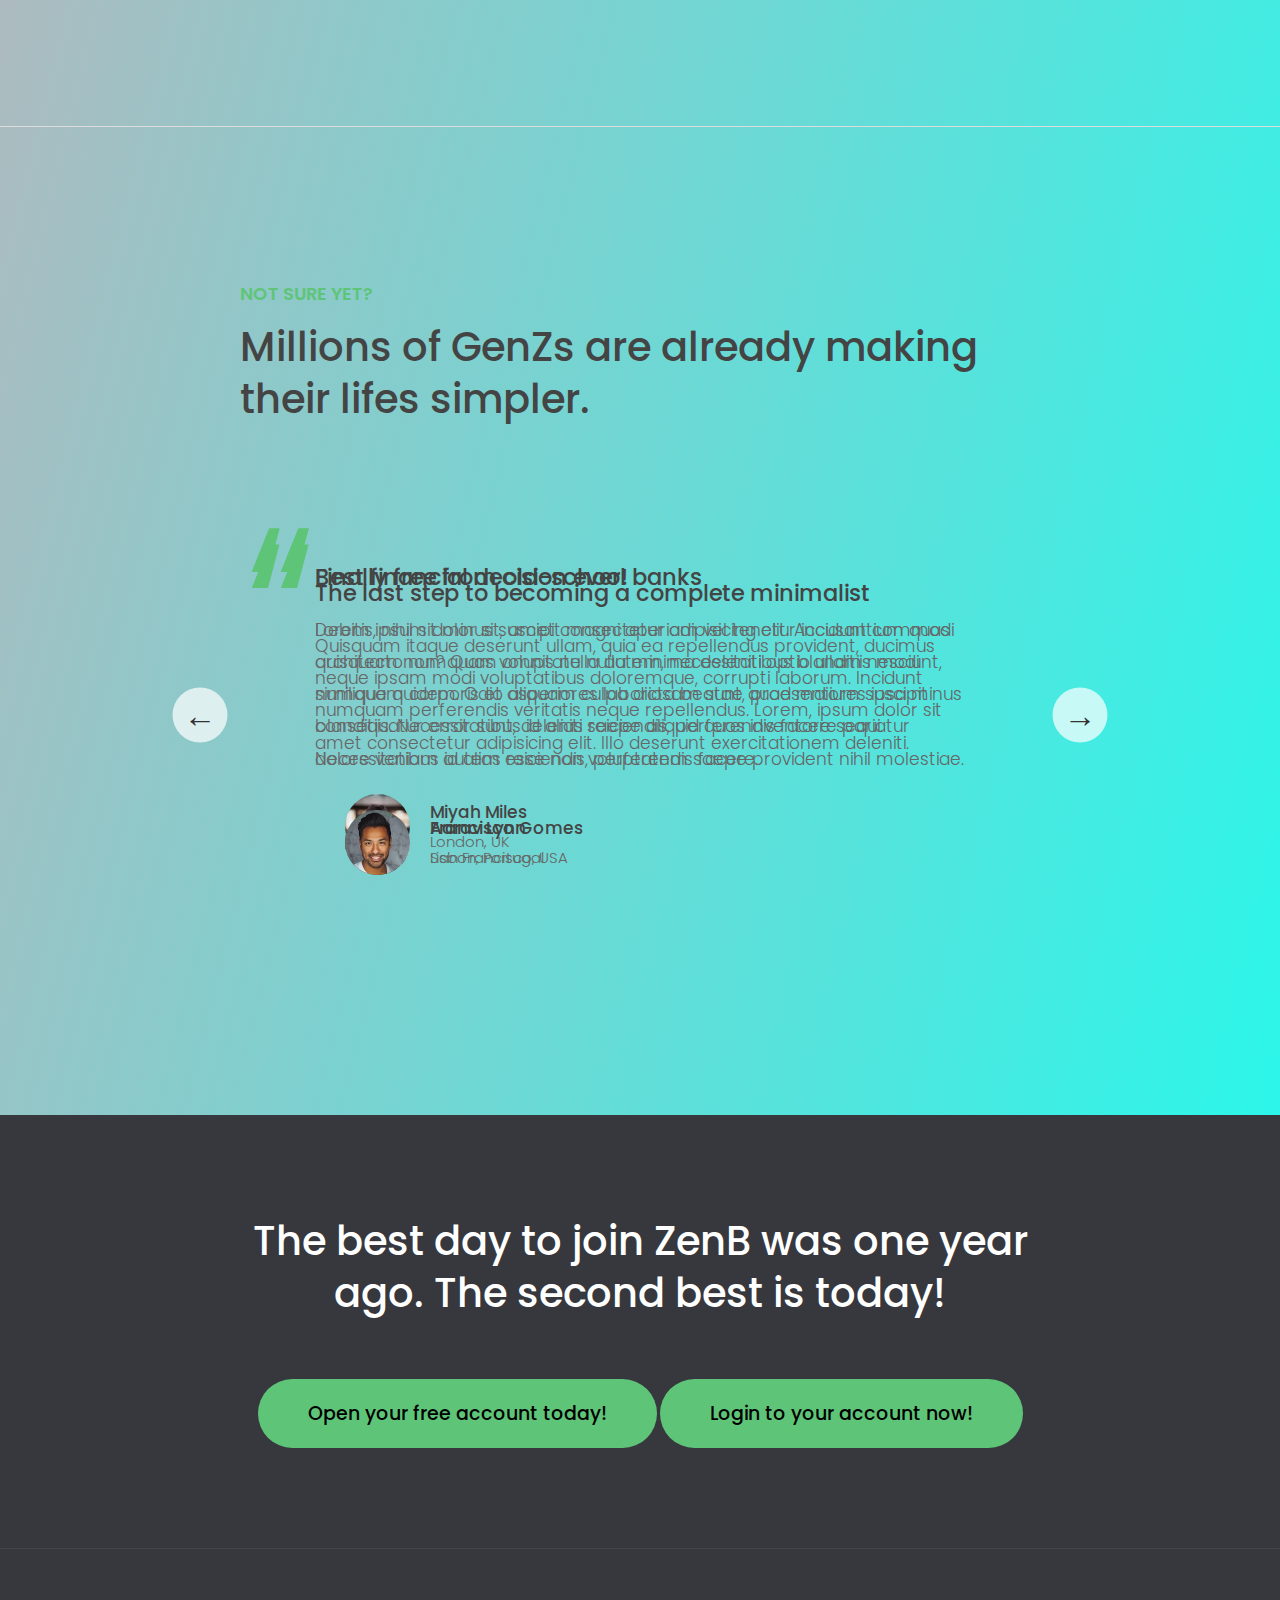
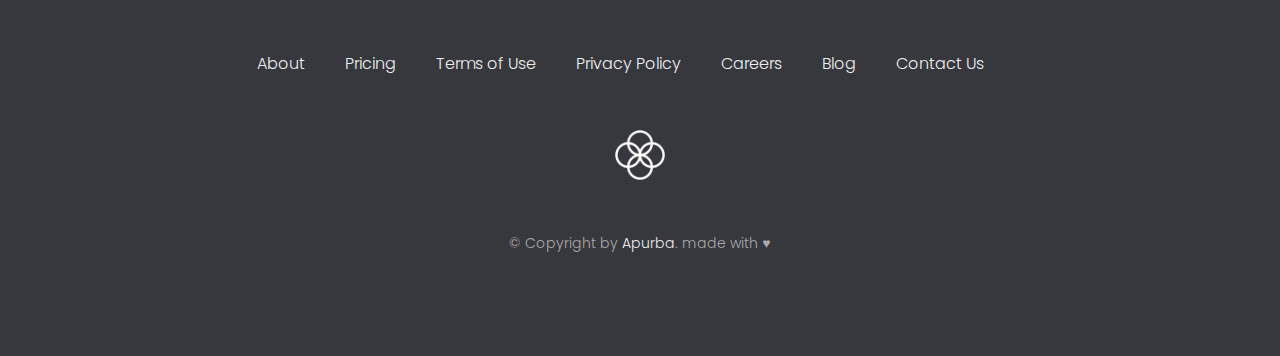
==== commit dda7a356: "Implemented some changes." ====
--- a/Main/index.html
+++ b/Main/index.html
@@ -11,7 +11,7 @@
       rel="stylesheet"
     />
     <link rel="stylesheet" href="style.css" />
-    <title>ZenB | When Banking meets Minimalist</title>
+    <title>ZenB.</title>
   </head>
   <body>
     <div class="navigation">
